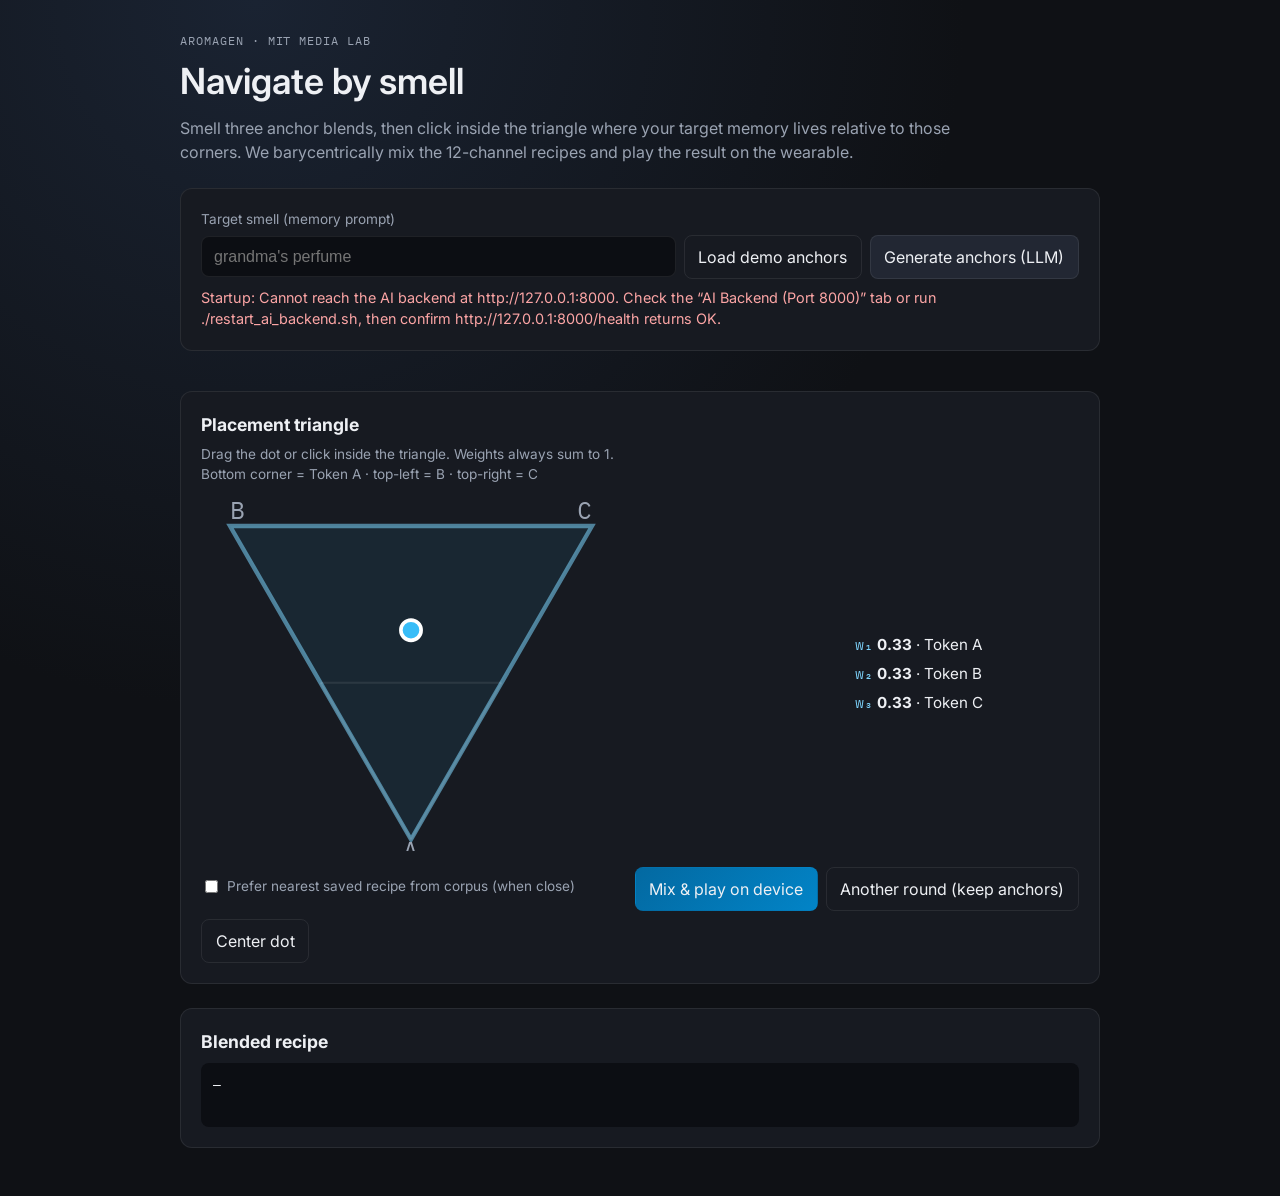
==== aromagen/ui/simplex/index.html @ 114ee072 "Add simplex navigation UI for barycentric smell blending. Three anchor recipes, triangle placement, " ====
<!DOCTYPE html>
<html lang="en">
<head>
  <meta charset="utf-8">
  <meta name="viewport" content="width=device-width, initial-scale=1">
  <title>AromaGen · Simplex navigation</title>
  <link rel="preconnect" href="https://fonts.googleapis.com">
  <link rel="preconnect" href="https://fonts.gstatic.com" crossorigin>
  <link href="https://fonts.googleapis.com/css2?family=IBM+Plex+Mono:wght@400;500&family=Inter:wght@400;600&display=swap" rel="stylesheet">
  <link rel="stylesheet" href="styles.css">
</head>
<body>
  <div class="layout">
    <header>
      <p class="eyebrow">AromaGen · MIT Media Lab</p>
      <h1>Navigate by smell</h1>
      <p class="lede">
        Smell three anchor blends, then click inside the triangle where your target memory lives relative to those corners.
        We barycentrically mix the 12-channel recipes and play the result on the wearable.
      </p>
    </header>

    <section class="panel target-panel">
      <label for="targetInput">Target smell (memory prompt)</label>
      <div class="row">
        <input id="targetInput" type="text" placeholder="grandma's perfume" autocomplete="off">
        <button type="button" id="loadPresetsBtn" class="secondary">Load demo anchors</button>
        <button type="button" id="generateAnchorsBtn">Generate anchors (LLM)</button>
      </div>
      <p id="statusLine" class="status" aria-live="polite"></p>
    </section>

    <section class="anchors-grid" id="anchorsGrid" aria-label="Anchor compositions"></section>

    <section class="panel triangle-panel">
      <div class="triangle-header">
        <h2>Placement triangle</h2>
        <p class="hint">Drag the dot or click inside the triangle. Weights always sum to 1.</p>
        <p class="hint vertex-legend">Bottom corner = Token A · top-left = B · top-right = C</p>
      </div>
      <div class="triangle-wrap">
        <svg id="simplexSvg" viewBox="-0.08 -0.08 1.16 0.98" role="img" aria-label="Simplex navigation triangle">
          <polygon id="simplexFill" class="simplex-fill" points="0.5,0.866 0,0 1,0"></polygon>
          <line class="grid-line" x1="0.5" y1="0.866" x2="0.25" y2="0.433"></line>
          <line class="grid-line" x1="0.5" y1="0.866" x2="0.75" y2="0.433"></line>
          <line class="grid-line" x1="0.25" y1="0.433" x2="0.75" y2="0.433"></line>
          <circle id="blendDot" class="blend-dot" cx="0.5" cy="0.288" r="0.028"></circle>
          <text id="labelA" class="corner-label" x="0.5" y="0.92" text-anchor="middle" font-size="0.055">A</text>
          <text id="labelB" class="corner-label" x="0" y="-0.02" text-anchor="start" font-size="0.055">B</text>
          <text id="labelC" class="corner-label" x="1" y="-0.02" text-anchor="end" font-size="0.055">C</text>
        </svg>
        <div class="weights-readout">
          <p><span class="mono">w₁</span> <strong id="wA">0.33</strong> · Token A</p>
          <p><span class="mono">w₂</span> <strong id="wB">0.33</strong> · Token B</p>
          <p><span class="mono">w₃</span> <strong id="wC">0.33</strong> · Token C</p>
        </div>
      </div>
      <div class="row actions">
        <label class="checkbox">
          <input type="checkbox" id="corpusNearest">
          Prefer nearest saved recipe from corpus (when close)
        </label>
        <button type="button" id="mixPlayBtn" class="primary">Mix &amp; play on device</button>
        <button type="button" id="anotherRoundBtn" class="secondary">Another round (keep anchors)</button>
        <button type="button" id="resetDotBtn" class="secondary">Center dot</button>
      </div>
    </section>

    <section class="panel result-panel">
      <h2>Blended recipe</h2>
      <pre id="recipeOut" class="recipe">—</pre>
      <p id="corpusNote" class="hint"></p>
    </section>
  </div>
  <script src="simplex.js?v=2"></script>
</body>
</html>
---- aromagen/ui/simplex/styles.css ----
:root {
  --bg: #0f1115;
  --panel: #171a21;
  --text: #eef0f4;
  --muted: #9aa3b2;
  --accent: #7dd3fc;
  --accent-strong: #38bdf8;
  --border: rgba(255, 255, 255, 0.08);
  --mono: "IBM Plex Mono", ui-monospace, monospace;
  --sans: "Inter", system-ui, sans-serif;
}

* {
  box-sizing: border-box;
}

body {
  margin: 0;
  min-height: 100vh;
  background: radial-gradient(circle at 20% 0%, #1a2332 0%, var(--bg) 45%);
  color: var(--text);
  font-family: var(--sans);
  line-height: 1.5;
}

.layout {
  max-width: 960px;
  margin: 0 auto;
  padding: 2rem 1.25rem 3rem;
}

header h1 {
  margin: 0.25rem 0 0.5rem;
  font-size: clamp(1.75rem, 4vw, 2.25rem);
  font-weight: 600;
}

.eyebrow {
  margin: 0;
  font-family: var(--mono);
  font-size: 0.75rem;
  letter-spacing: 0.08em;
  text-transform: uppercase;
  color: var(--muted);
}

.lede {
  max-width: 52rem;
  color: var(--muted);
  margin: 0;
}

.panel {
  margin-top: 1.5rem;
  padding: 1.25rem;
  background: var(--panel);
  border: 1px solid var(--border);
  border-radius: 12px;
}

label {
  display: block;
  font-size: 0.85rem;
  color: var(--muted);
  margin-bottom: 0.35rem;
}

input[type="text"] {
  flex: 1;
  min-width: 12rem;
  padding: 0.65rem 0.75rem;
  border-radius: 8px;
  border: 1px solid var(--border);
  background: #0c0e13;
  color: var(--text);
  font-size: 1rem;
}

.row {
  display: flex;
  flex-wrap: wrap;
  gap: 0.5rem;
  align-items: center;
}

button {
  font: inherit;
  border-radius: 8px;
  border: 1px solid var(--border);
  padding: 0.55rem 0.85rem;
  cursor: pointer;
  background: #222733;
  color: var(--text);
}

button.primary {
  background: linear-gradient(135deg, #0369a1, #0284c7);
  border-color: transparent;
}

button.secondary {
  background: transparent;
}

button:disabled {
  opacity: 0.45;
  cursor: not-allowed;
}

.status {
  min-height: 1.25rem;
  margin: 0.5rem 0 0;
  font-size: 0.9rem;
  color: var(--muted);
}

.status.error {
  color: #fca5a5;
}

.anchors-grid {
  display: grid;
  grid-template-columns: repeat(auto-fit, minmax(240px, 1fr));
  gap: 0.75rem;
  margin-top: 1rem;
}

.anchor-card {
  background: var(--panel);
  border: 1px solid var(--border);
  border-radius: 12px;
  padding: 1rem;
}

.anchor-card h3 {
  margin: 0 0 0.35rem;
  font-size: 1rem;
}

.anchor-card .recipe {
  font-family: var(--mono);
  font-size: 0.78rem;
  color: var(--muted);
  white-space: pre-wrap;
  margin: 0 0 0.75rem;
  min-height: 3.5rem;
}

.anchor-card .play-anchor {
  width: 100%;
}

.triangle-header h2,
.result-panel h2 {
  margin: 0 0 0.35rem;
  font-size: 1.1rem;
}

.hint {
  margin: 0;
  color: var(--muted);
  font-size: 0.85rem;
}

.triangle-wrap {
  display: grid;
  grid-template-columns: 1fr minmax(10rem, 14rem);
  gap: 1rem;
  align-items: center;
  margin-top: 0.75rem;
}

#simplexSvg {
  width: 100%;
  max-width: 420px;
  touch-action: none;
  cursor: crosshair;
}

.simplex-fill {
  fill: rgba(56, 189, 248, 0.08);
  stroke: rgba(125, 211, 252, 0.55);
  stroke-width: 0.012;
}

.grid-line {
  stroke: rgba(255, 255, 255, 0.08);
  stroke-width: 0.006;
}

.blend-dot {
  fill: var(--accent-strong);
  stroke: #fff;
  stroke-width: 0.01;
  filter: drop-shadow(0 0 6px rgba(56, 189, 248, 0.8));
}

.corner-label {
  fill: var(--muted);
  font-family: var(--mono);
  font-size: 0.07px;
}

.weights-readout p {
  margin: 0.35rem 0;
  font-size: 0.95rem;
}

.mono {
  font-family: var(--mono);
  color: var(--accent);
}

.actions {
  margin-top: 1rem;
}

.checkbox {
  display: flex;
  align-items: center;
  gap: 0.4rem;
  font-size: 0.85rem;
  color: var(--muted);
  margin-right: auto;
}

.recipe {
  font-family: var(--mono);
  font-size: 0.82rem;
  background: #0c0e13;
  border-radius: 8px;
  padding: 0.75rem;
  margin: 0.5rem 0 0;
  white-space: pre-wrap;
  min-height: 4rem;
}

@media (max-width: 720px) {
  .triangle-wrap {
    grid-template-columns: 1fr;
  }
}
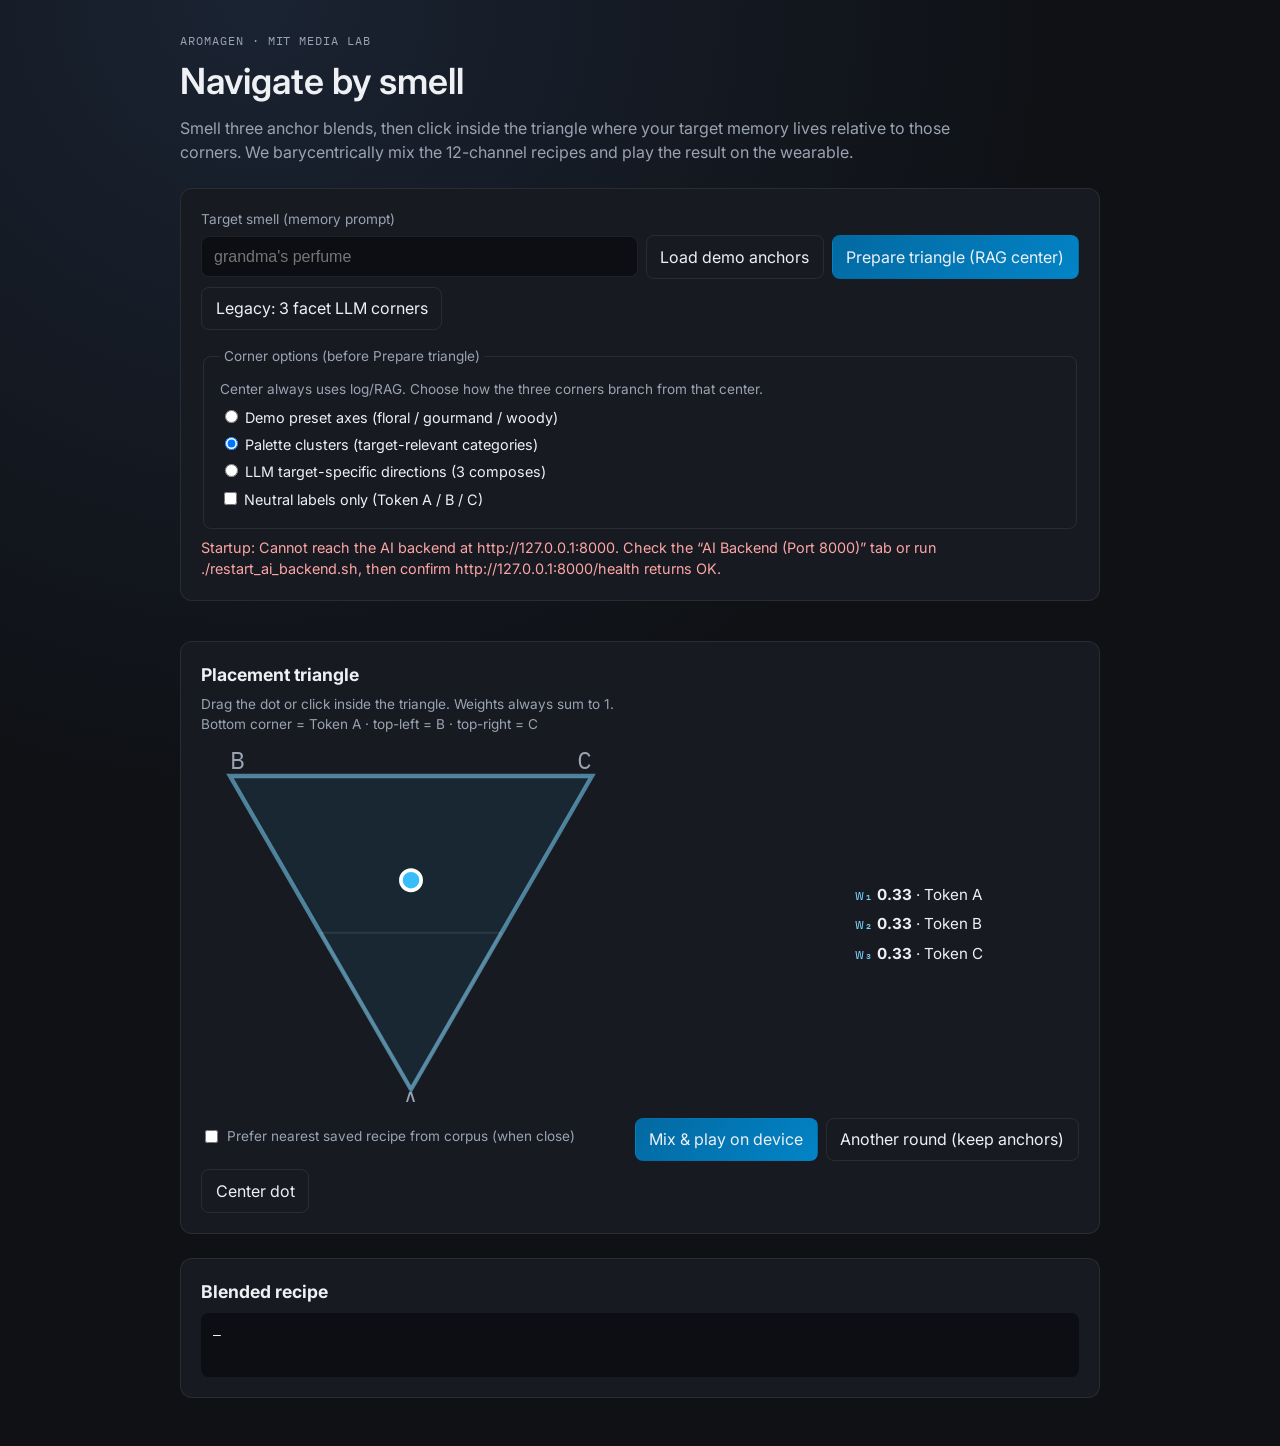
==== commit 2ea87275: "Add RAG triangle prep with selectable corner modes. Center from interaction log or compose; corners " ====
--- a/aromagen/ui/simplex/index.html
+++ b/aromagen/ui/simplex/index.html
@@ -25,9 +25,25 @@
       <div class="row">
         <input id="targetInput" type="text" placeholder="grandma's perfume" autocomplete="off">
         <button type="button" id="loadPresetsBtn" class="secondary">Load demo anchors</button>
-        <button type="button" id="generateAnchorsBtn">Generate anchors (LLM)</button>
+        <button type="button" id="prepareTriangleBtn" class="primary">Prepare triangle (RAG center)</button>
+        <button type="button" id="generateAnchorsBtn" class="secondary">Legacy: 3 facet LLM corners</button>
       </div>
+      <fieldset class="corner-options">
+        <legend>Corner options (before Prepare triangle)</legend>
+        <p class="hint">Center always uses log/RAG. Choose how the three corners branch from that center.</p>
+        <label class="radio"><input type="radio" name="cornerMode" value="preset"> Demo preset axes (floral / gourmand / woody)</label>
+        <label class="radio"><input type="radio" name="cornerMode" value="cluster" checked> Palette clusters (target-relevant categories)</label>
+        <label class="radio"><input type="radio" name="cornerMode" value="llm"> LLM target-specific directions (3 composes)</label>
+        <label class="checkbox corner-neutral"><input type="checkbox" id="neutralLabels"> Neutral labels only (Token A / B / C)</label>
+      </fieldset>
       <p id="statusLine" class="status" aria-live="polite"></p>
+    </section>
+
+    <section class="panel center-panel" id="centerPanel" hidden>
+      <h2>Center smell</h2>
+      <p id="centerMeta" class="hint"></p>
+      <pre id="centerRecipe" class="recipe">—</pre>
+      <button type="button" id="smellCenterBtn">Smell center</button>
     </section>
 
     <section class="anchors-grid" id="anchorsGrid" aria-label="Anchor compositions"></section>
@@ -72,6 +88,6 @@
       <p id="corpusNote" class="hint"></p>
     </section>
   </div>
-  <script src="simplex.js?v=2"></script>
+  <script src="simplex.js?v=5"></script>
 </body>
 </html>
--- a/aromagen/ui/simplex/styles.css
+++ b/aromagen/ui/simplex/styles.css
@@ -118,6 +118,31 @@
   color: #fca5a5;
 }
 
+.corner-options {
+  margin-top: 1rem;
+  padding: 0.75rem 1rem;
+  border: 1px solid var(--border);
+  border-radius: 8px;
+}
+
+.corner-options legend {
+  font-size: 0.85rem;
+  color: var(--muted);
+  padding: 0 0.25rem;
+}
+
+.corner-options .radio,
+.corner-options .corner-neutral {
+  display: block;
+  margin: 0.35rem 0;
+  font-size: 0.9rem;
+  color: var(--text);
+}
+
+.corner-options .hint {
+  margin-bottom: 0.5rem;
+}
+
 .anchors-grid {
   display: grid;
   grid-template-columns: repeat(auto-fit, minmax(240px, 1fr));
